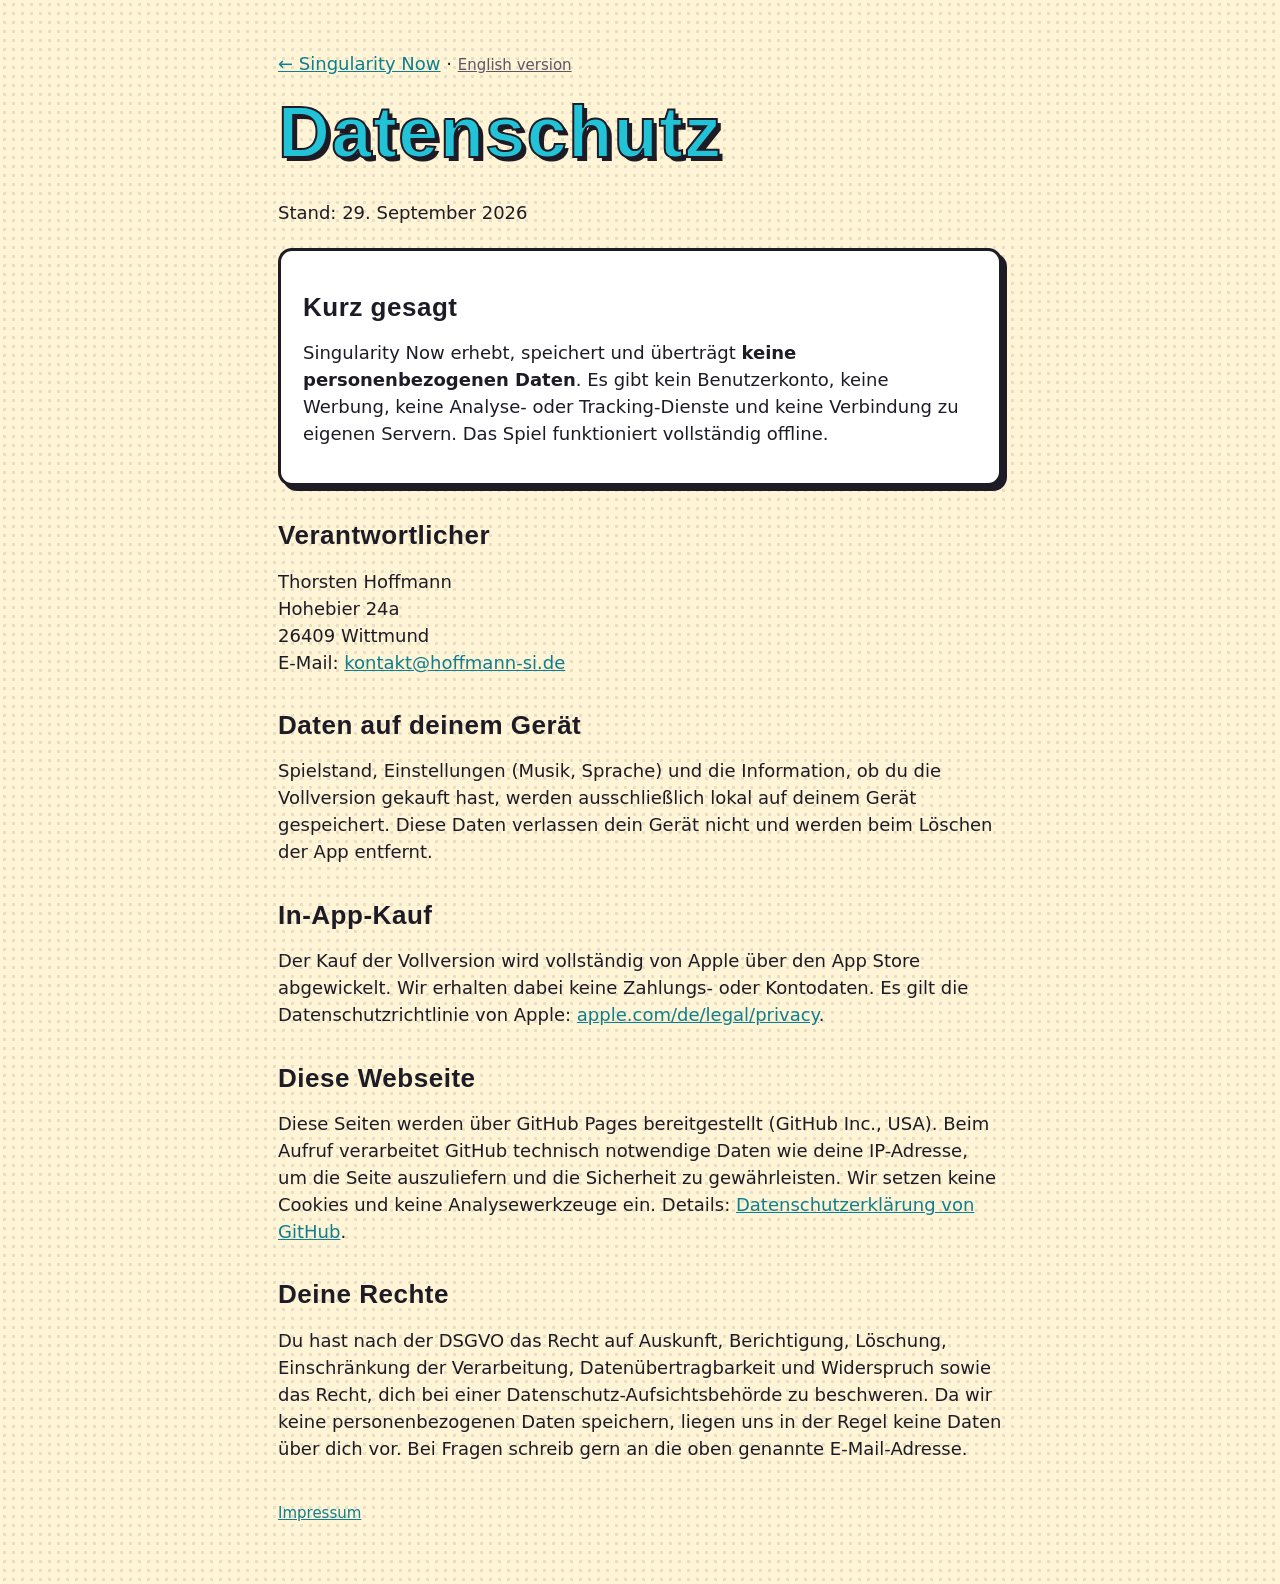
==== datenschutz.html @ 14151be4 "Webseite für Singularity Now: Startseite, Datenschutz, Support, Impressum Co-Authored-By: Claude Opu" ====
<!doctype html>
<html lang="de">
<head>
<meta charset="utf-8"><meta name="viewport" content="width=device-width, initial-scale=1">
<title>Datenschutz · Singularity Now</title>
<link rel="icon" href="img/icon.png"><link rel="stylesheet" href="style.css">
</head>
<body><main>
<p><a href="index.html">← Singularity Now</a> · <a class="lang" href="privacy.html" lang="en">English version</a></p>
<h1>Datenschutz</h1>
<p>Stand: 29. September 2026</p>
<div class="card">
<h2>Kurz gesagt</h2>
<p>Singularity Now erhebt, speichert und überträgt <b>keine personenbezogenen Daten</b>. Es gibt kein Benutzerkonto, keine Werbung, keine Analyse- oder Tracking-Dienste und keine Verbindung zu eigenen Servern. Das Spiel funktioniert vollständig offline.</p>
</div>
<h2>Verantwortlicher</h2>
<p>Thorsten Hoffmann<br>Hohebier 24a<br>26409 Wittmund<br>E-Mail: <a href="mailto:kontakt@hoffmann-si.de">kontakt@hoffmann-si.de</a></p>
<h2>Daten auf deinem Gerät</h2>
<p>Spielstand, Einstellungen (Musik, Sprache) und die Information, ob du die Vollversion gekauft hast, werden ausschließlich lokal auf deinem Gerät gespeichert. Diese Daten verlassen dein Gerät nicht und werden beim Löschen der App entfernt.</p>
<h2>In-App-Kauf</h2>
<p>Der Kauf der Vollversion wird vollständig von Apple über den App Store abgewickelt. Wir erhalten dabei keine Zahlungs- oder Kontodaten. Es gilt die Datenschutzrichtlinie von Apple: <a href="https://www.apple.com/de/legal/privacy/">apple.com/de/legal/privacy</a>.</p>
<h2>Diese Webseite</h2>
<p>Diese Seiten werden über GitHub Pages bereitgestellt (GitHub Inc., USA). Beim Aufruf verarbeitet GitHub technisch notwendige Daten wie deine IP-Adresse, um die Seite auszuliefern und die Sicherheit zu gewährleisten. Wir setzen keine Cookies und keine Analysewerkzeuge ein. Details: <a href="https://docs.github.com/de/site-policy/privacy-policies/github-general-privacy-statement">Datenschutzerklärung von GitHub</a>.</p>
<h2>Deine Rechte</h2>
<p>Du hast nach der DSGVO das Recht auf Auskunft, Berichtigung, Löschung, Einschränkung der Verarbeitung, Datenübertragbarkeit und Widerspruch sowie das Recht, dich bei einer Datenschutz-Aufsichtsbehörde zu beschweren. Da wir keine personenbezogenen Daten speichern, liegen uns in der Regel keine Daten über dich vor. Bei Fragen schreib gern an die oben genannte E-Mail-Adresse.</p>
<footer><a href="impressum.html">Impressum</a></footer>
</main></body></html>
---- style.css ----
:root { --paper:#fff4d6; --ink:#1d1b26; --teal:#22c3d6; --gold:#ffc62e; --red:#e8412c; --muted:#5d5667; }
* { box-sizing: border-box; }
body { margin: 0; background: radial-gradient(circle, rgba(29,27,38,.1) 1.4px, transparent 1.6px) 0 0/9px 9px, var(--paper); color: var(--ink);
  font: 18px/1.5 "Trebuchet MS", "Segoe UI", system-ui, sans-serif; }
main { max-width: 760px; margin: 0 auto; padding: 32px 18px 60px; }
h1, h2 { font-family: Impact, "Arial Black", sans-serif; letter-spacing: .02em; line-height: 1.05; margin: 1.4em 0 .4em; }
h1 { font-size: clamp(40px, 9vw, 72px); color: var(--teal); -webkit-text-stroke: 2px var(--ink); text-shadow: 4px 4px 0 var(--ink); margin-top: .2em; }
h2 { font-size: 26px; }
a { color: #0d7f8f; }
.head { display: flex; align-items: center; gap: 16px; }
.head img { width: 88px; height: 88px; border-radius: 20px; border: 3px solid var(--ink); box-shadow: 4px 4px 0 var(--ink); }
.card { background: #fff; border: 3px solid var(--ink); border-radius: 14px; box-shadow: 5px 5px 0 var(--ink); padding: 6px 22px 18px; margin: 22px 0; }
.shot { width: 100%; border: 3px solid var(--ink); border-radius: 14px; box-shadow: 5px 5px 0 var(--ink); }
nav { display: flex; flex-wrap: wrap; gap: 10px 18px; margin: 18px 0; font-weight: bold; }
.lang { color: var(--muted); font-size: 15px; }
footer { margin-top: 40px; font-size: 15px; color: var(--muted); }
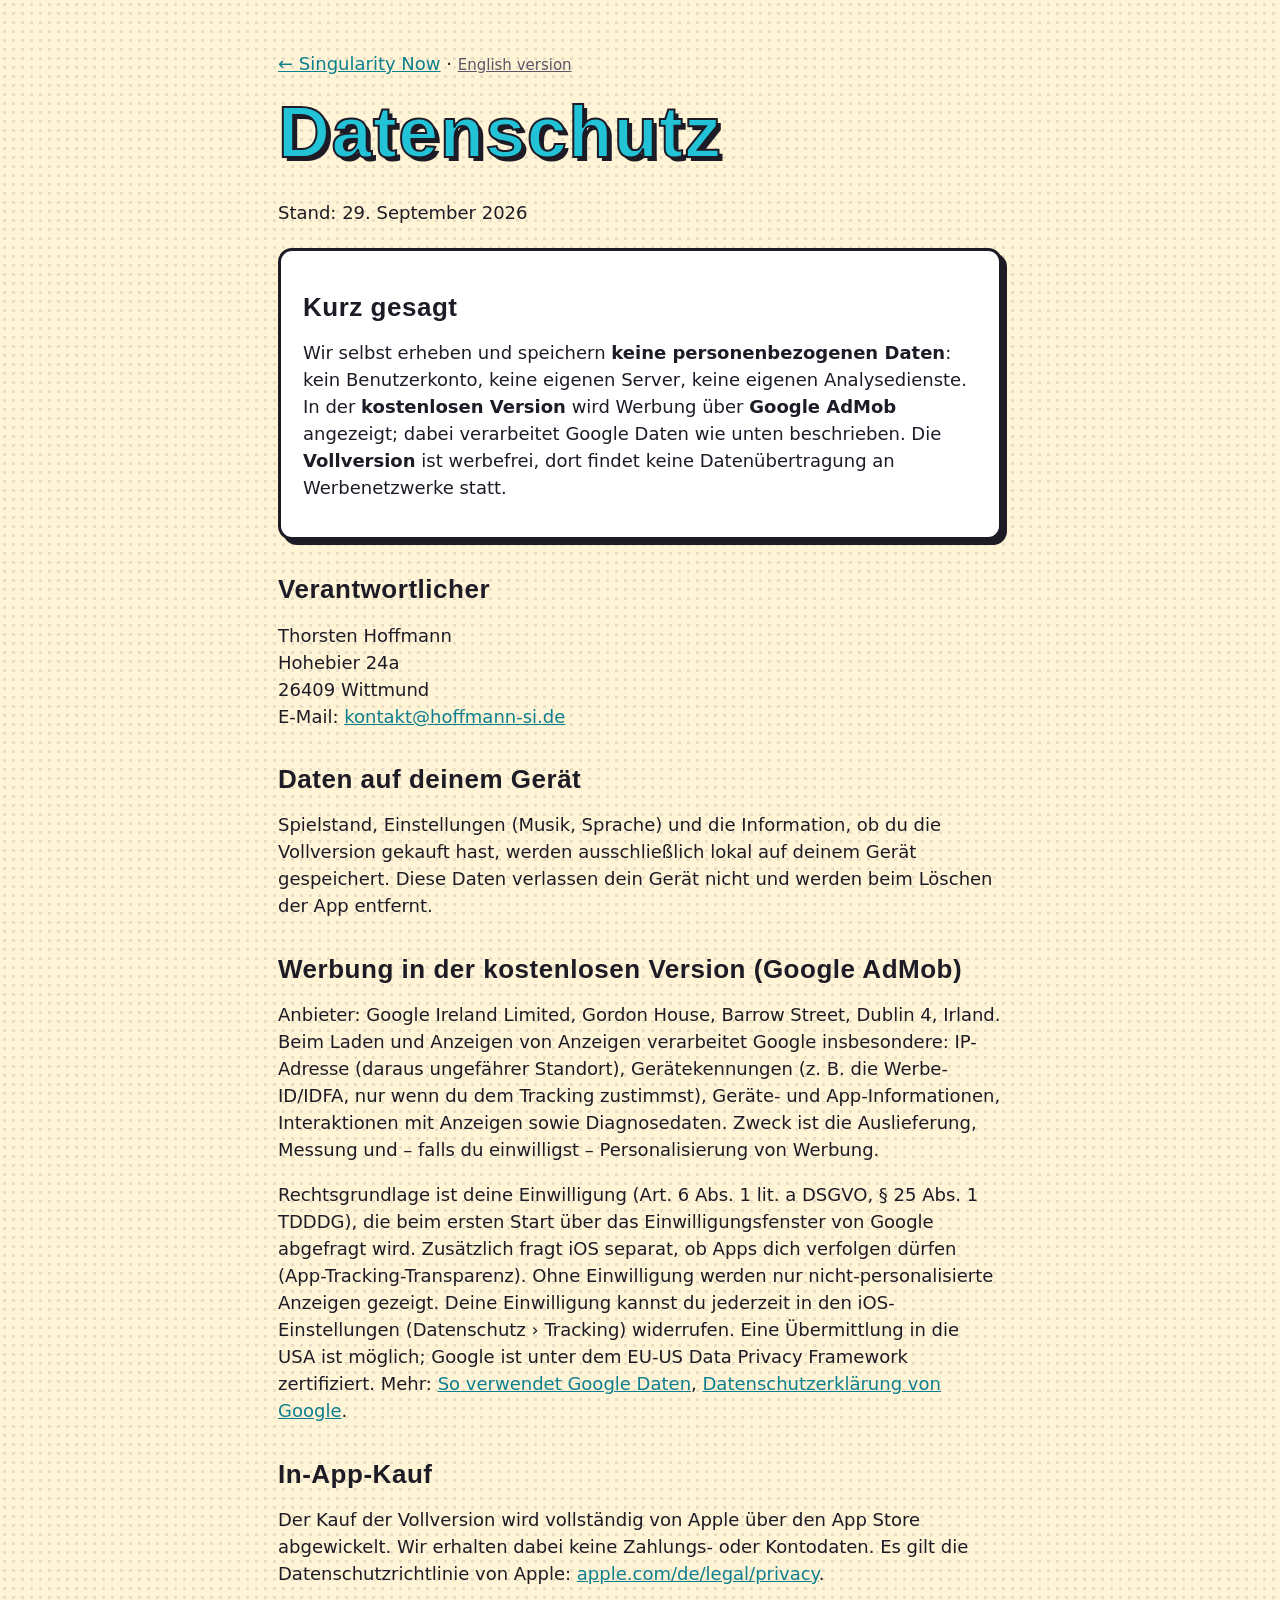
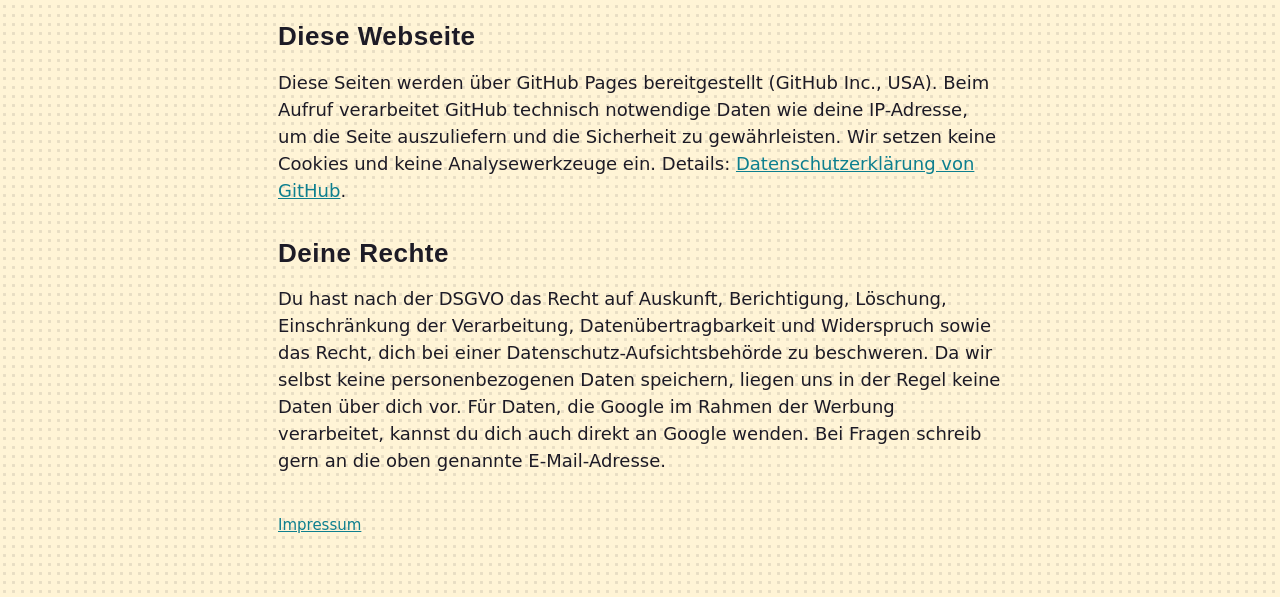
==== commit b249f91f: "Datenschutz: Werbung über Google AdMob in der kostenlosen Version Co-Authored-By: Claude Opus 5.5 <n" ====
--- a/datenschutz.html
+++ b/datenschutz.html
@@ -11,17 +11,20 @@
 <p>Stand: 29. September 2026</p>
 <div class="card">
 <h2>Kurz gesagt</h2>
-<p>Singularity Now erhebt, speichert und überträgt <b>keine personenbezogenen Daten</b>. Es gibt kein Benutzerkonto, keine Werbung, keine Analyse- oder Tracking-Dienste und keine Verbindung zu eigenen Servern. Das Spiel funktioniert vollständig offline.</p>
+<p>Wir selbst erheben und speichern <b>keine personenbezogenen Daten</b>: kein Benutzerkonto, keine eigenen Server, keine eigenen Analysedienste. In der <b>kostenlosen Version</b> wird Werbung über <b>Google AdMob</b> angezeigt; dabei verarbeitet Google Daten wie unten beschrieben. Die <b>Vollversion</b> ist werbefrei, dort findet keine Datenübertragung an Werbenetzwerke statt.</p>
 </div>
 <h2>Verantwortlicher</h2>
 <p>Thorsten Hoffmann<br>Hohebier 24a<br>26409 Wittmund<br>E-Mail: <a href="mailto:kontakt@hoffmann-si.de">kontakt@hoffmann-si.de</a></p>
 <h2>Daten auf deinem Gerät</h2>
 <p>Spielstand, Einstellungen (Musik, Sprache) und die Information, ob du die Vollversion gekauft hast, werden ausschließlich lokal auf deinem Gerät gespeichert. Diese Daten verlassen dein Gerät nicht und werden beim Löschen der App entfernt.</p>
+<h2>Werbung in der kostenlosen Version (Google AdMob)</h2>
+<p>Anbieter: Google Ireland Limited, Gordon House, Barrow Street, Dublin 4, Irland. Beim Laden und Anzeigen von Anzeigen verarbeitet Google insbesondere: IP-Adresse (daraus ungefährer Standort), Gerätekennungen (z. B. die Werbe-ID/IDFA, nur wenn du dem Tracking zustimmst), Geräte- und App-Informationen, Interaktionen mit Anzeigen sowie Diagnosedaten. Zweck ist die Auslieferung, Messung und – falls du einwilligst – Personalisierung von Werbung.</p>
+<p>Rechtsgrundlage ist deine Einwilligung (Art. 6 Abs. 1 lit. a DSGVO, § 25 Abs. 1 TDDDG), die beim ersten Start über das Einwilligungsfenster von Google abgefragt wird. Zusätzlich fragt iOS separat, ob Apps dich verfolgen dürfen (App-Tracking-Transparenz). Ohne Einwilligung werden nur nicht-personalisierte Anzeigen gezeigt. Deine Einwilligung kannst du jederzeit in den iOS-Einstellungen (Datenschutz › Tracking) widerrufen. Eine Übermittlung in die USA ist möglich; Google ist unter dem EU-US Data Privacy Framework zertifiziert. Mehr: <a href="https://policies.google.com/technologies/partner-sites?hl=de">So verwendet Google Daten</a>, <a href="https://policies.google.com/privacy?hl=de">Datenschutzerklärung von Google</a>.</p>
 <h2>In-App-Kauf</h2>
 <p>Der Kauf der Vollversion wird vollständig von Apple über den App Store abgewickelt. Wir erhalten dabei keine Zahlungs- oder Kontodaten. Es gilt die Datenschutzrichtlinie von Apple: <a href="https://www.apple.com/de/legal/privacy/">apple.com/de/legal/privacy</a>.</p>
 <h2>Diese Webseite</h2>
 <p>Diese Seiten werden über GitHub Pages bereitgestellt (GitHub Inc., USA). Beim Aufruf verarbeitet GitHub technisch notwendige Daten wie deine IP-Adresse, um die Seite auszuliefern und die Sicherheit zu gewährleisten. Wir setzen keine Cookies und keine Analysewerkzeuge ein. Details: <a href="https://docs.github.com/de/site-policy/privacy-policies/github-general-privacy-statement">Datenschutzerklärung von GitHub</a>.</p>
 <h2>Deine Rechte</h2>
-<p>Du hast nach der DSGVO das Recht auf Auskunft, Berichtigung, Löschung, Einschränkung der Verarbeitung, Datenübertragbarkeit und Widerspruch sowie das Recht, dich bei einer Datenschutz-Aufsichtsbehörde zu beschweren. Da wir keine personenbezogenen Daten speichern, liegen uns in der Regel keine Daten über dich vor. Bei Fragen schreib gern an die oben genannte E-Mail-Adresse.</p>
+<p>Du hast nach der DSGVO das Recht auf Auskunft, Berichtigung, Löschung, Einschränkung der Verarbeitung, Datenübertragbarkeit und Widerspruch sowie das Recht, dich bei einer Datenschutz-Aufsichtsbehörde zu beschweren. Da wir selbst keine personenbezogenen Daten speichern, liegen uns in der Regel keine Daten über dich vor. Für Daten, die Google im Rahmen der Werbung verarbeitet, kannst du dich auch direkt an Google wenden. Bei Fragen schreib gern an die oben genannte E-Mail-Adresse.</p>
 <footer><a href="impressum.html">Impressum</a></footer>
 </main></body></html>
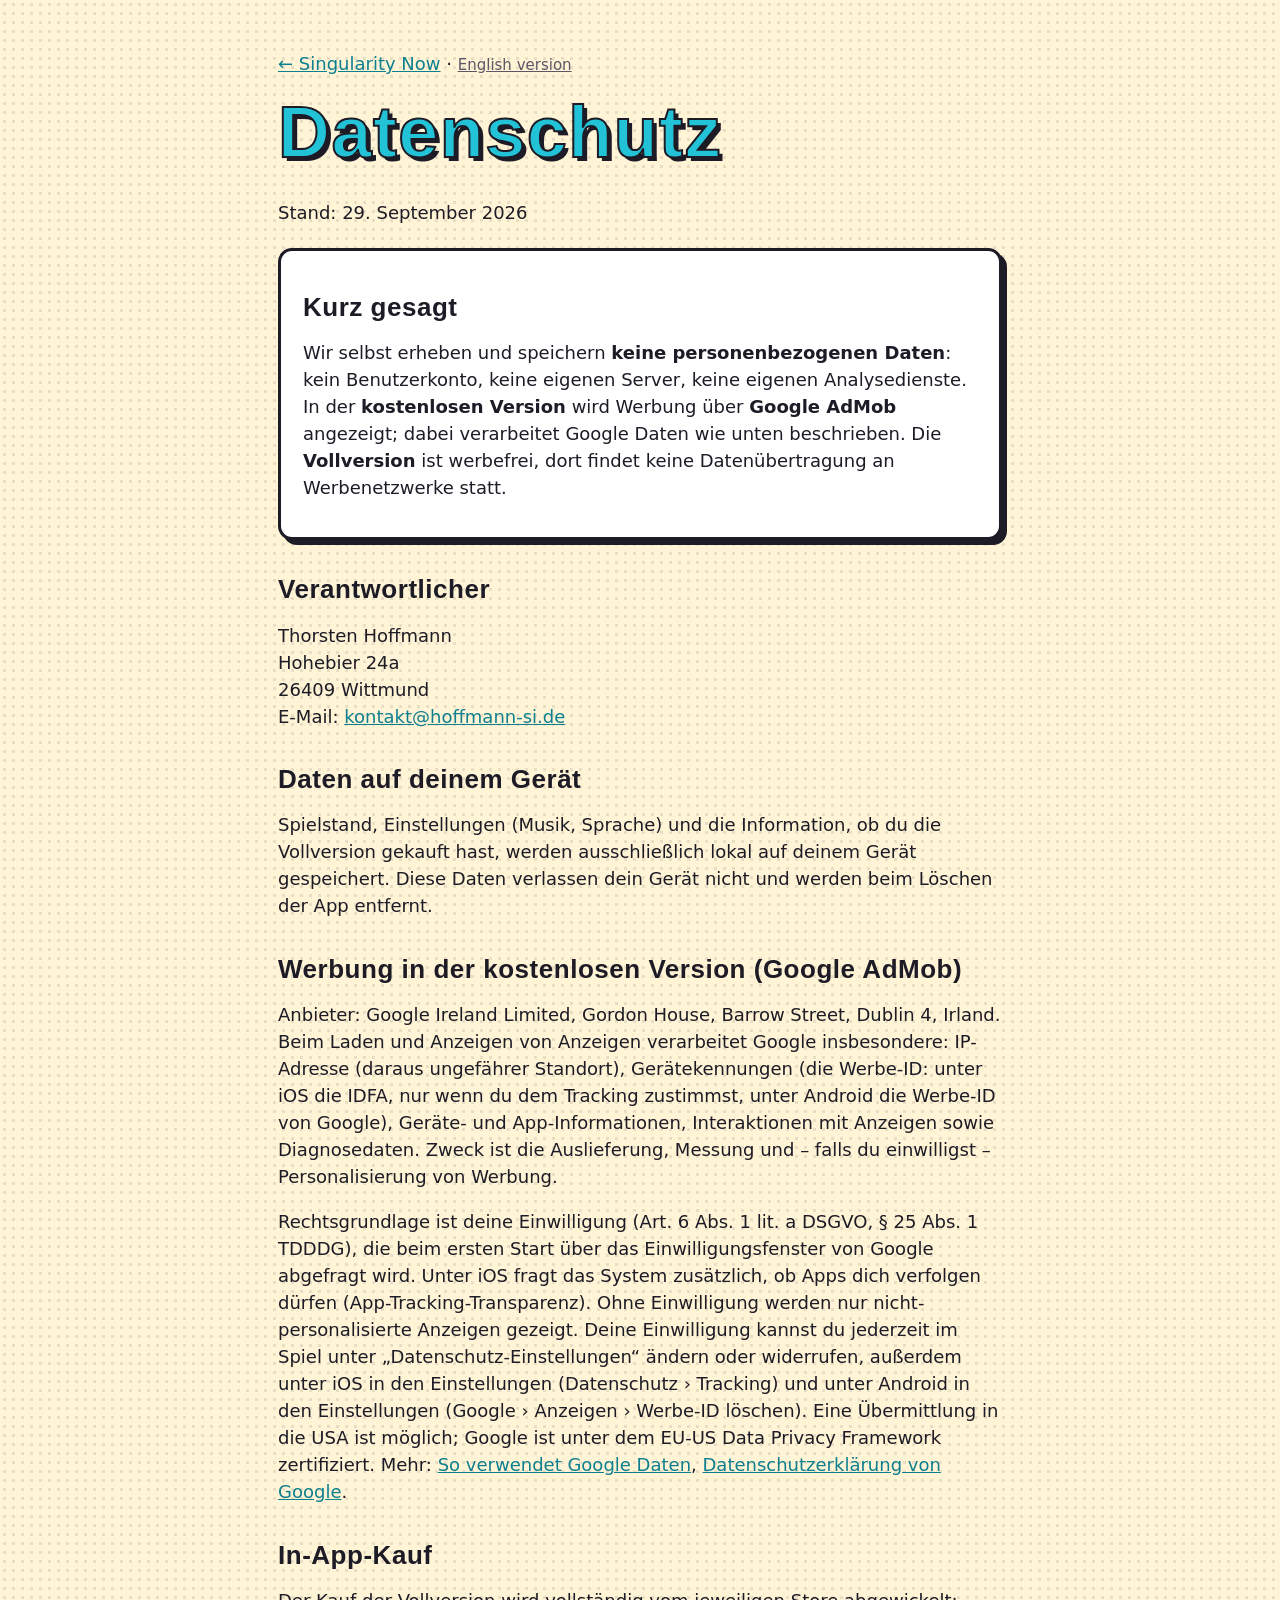
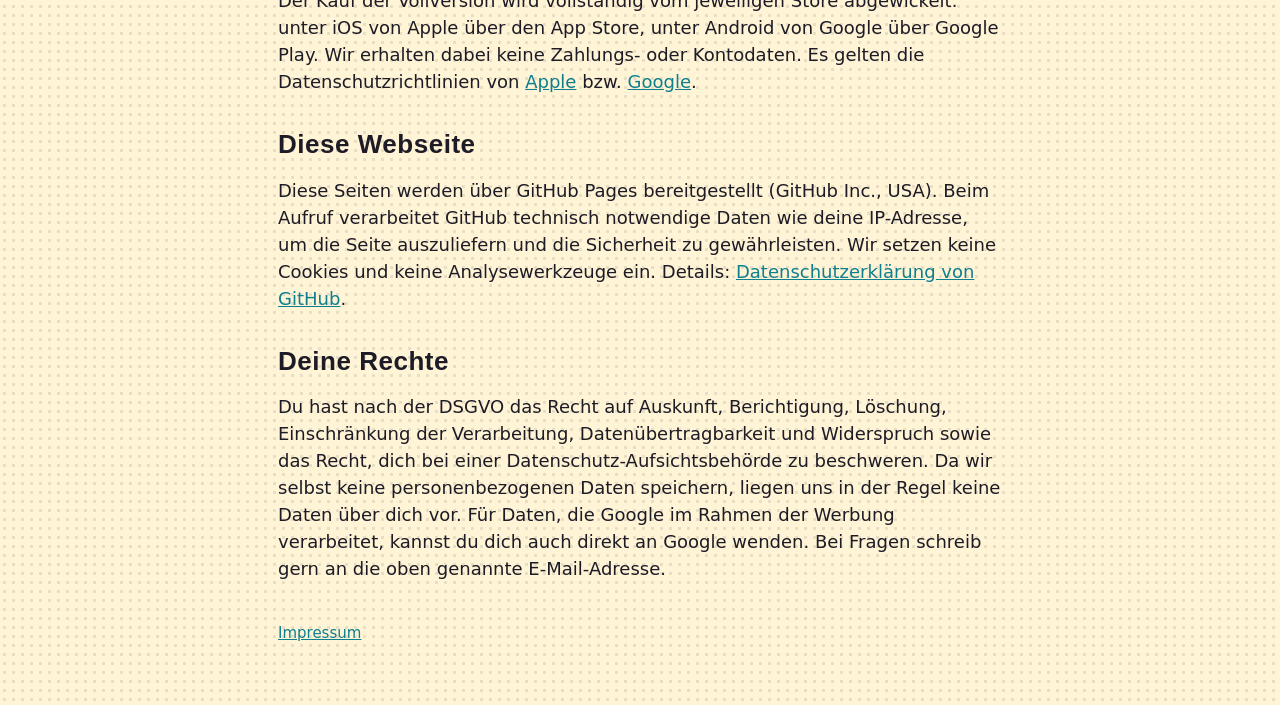
==== commit 3e84eebf: "Datenschutz und Support: Android und Google Play ergänzen Co-Authored-By: Claude Opus 5.5 <noreply@a" ====
--- a/datenschutz.html
+++ b/datenschutz.html
@@ -18,10 +18,10 @@
 <h2>Daten auf deinem Gerät</h2>
 <p>Spielstand, Einstellungen (Musik, Sprache) und die Information, ob du die Vollversion gekauft hast, werden ausschließlich lokal auf deinem Gerät gespeichert. Diese Daten verlassen dein Gerät nicht und werden beim Löschen der App entfernt.</p>
 <h2>Werbung in der kostenlosen Version (Google AdMob)</h2>
-<p>Anbieter: Google Ireland Limited, Gordon House, Barrow Street, Dublin 4, Irland. Beim Laden und Anzeigen von Anzeigen verarbeitet Google insbesondere: IP-Adresse (daraus ungefährer Standort), Gerätekennungen (z. B. die Werbe-ID/IDFA, nur wenn du dem Tracking zustimmst), Geräte- und App-Informationen, Interaktionen mit Anzeigen sowie Diagnosedaten. Zweck ist die Auslieferung, Messung und – falls du einwilligst – Personalisierung von Werbung.</p>
-<p>Rechtsgrundlage ist deine Einwilligung (Art. 6 Abs. 1 lit. a DSGVO, § 25 Abs. 1 TDDDG), die beim ersten Start über das Einwilligungsfenster von Google abgefragt wird. Zusätzlich fragt iOS separat, ob Apps dich verfolgen dürfen (App-Tracking-Transparenz). Ohne Einwilligung werden nur nicht-personalisierte Anzeigen gezeigt. Deine Einwilligung kannst du jederzeit in den iOS-Einstellungen (Datenschutz › Tracking) widerrufen. Eine Übermittlung in die USA ist möglich; Google ist unter dem EU-US Data Privacy Framework zertifiziert. Mehr: <a href="https://policies.google.com/technologies/partner-sites?hl=de">So verwendet Google Daten</a>, <a href="https://policies.google.com/privacy?hl=de">Datenschutzerklärung von Google</a>.</p>
+<p>Anbieter: Google Ireland Limited, Gordon House, Barrow Street, Dublin 4, Irland. Beim Laden und Anzeigen von Anzeigen verarbeitet Google insbesondere: IP-Adresse (daraus ungefährer Standort), Gerätekennungen (die Werbe-ID: unter iOS die IDFA, nur wenn du dem Tracking zustimmst, unter Android die Werbe-ID von Google), Geräte- und App-Informationen, Interaktionen mit Anzeigen sowie Diagnosedaten. Zweck ist die Auslieferung, Messung und – falls du einwilligst – Personalisierung von Werbung.</p>
+<p>Rechtsgrundlage ist deine Einwilligung (Art. 6 Abs. 1 lit. a DSGVO, § 25 Abs. 1 TDDDG), die beim ersten Start über das Einwilligungsfenster von Google abgefragt wird. Unter iOS fragt das System zusätzlich, ob Apps dich verfolgen dürfen (App-Tracking-Transparenz). Ohne Einwilligung werden nur nicht-personalisierte Anzeigen gezeigt. Deine Einwilligung kannst du jederzeit im Spiel unter „Datenschutz-Einstellungen“ ändern oder widerrufen, außerdem unter iOS in den Einstellungen (Datenschutz › Tracking) und unter Android in den Einstellungen (Google › Anzeigen › Werbe-ID löschen). Eine Übermittlung in die USA ist möglich; Google ist unter dem EU-US Data Privacy Framework zertifiziert. Mehr: <a href="https://policies.google.com/technologies/partner-sites?hl=de">So verwendet Google Daten</a>, <a href="https://policies.google.com/privacy?hl=de">Datenschutzerklärung von Google</a>.</p>
 <h2>In-App-Kauf</h2>
-<p>Der Kauf der Vollversion wird vollständig von Apple über den App Store abgewickelt. Wir erhalten dabei keine Zahlungs- oder Kontodaten. Es gilt die Datenschutzrichtlinie von Apple: <a href="https://www.apple.com/de/legal/privacy/">apple.com/de/legal/privacy</a>.</p>
+<p>Der Kauf der Vollversion wird vollständig vom jeweiligen Store abgewickelt: unter iOS von Apple über den App Store, unter Android von Google über Google Play. Wir erhalten dabei keine Zahlungs- oder Kontodaten. Es gelten die Datenschutzrichtlinien von <a href="https://www.apple.com/de/legal/privacy/">Apple</a> bzw. <a href="https://policies.google.com/privacy?hl=de">Google</a>.</p>
 <h2>Diese Webseite</h2>
 <p>Diese Seiten werden über GitHub Pages bereitgestellt (GitHub Inc., USA). Beim Aufruf verarbeitet GitHub technisch notwendige Daten wie deine IP-Adresse, um die Seite auszuliefern und die Sicherheit zu gewährleisten. Wir setzen keine Cookies und keine Analysewerkzeuge ein. Details: <a href="https://docs.github.com/de/site-policy/privacy-policies/github-general-privacy-statement">Datenschutzerklärung von GitHub</a>.</p>
 <h2>Deine Rechte</h2>
